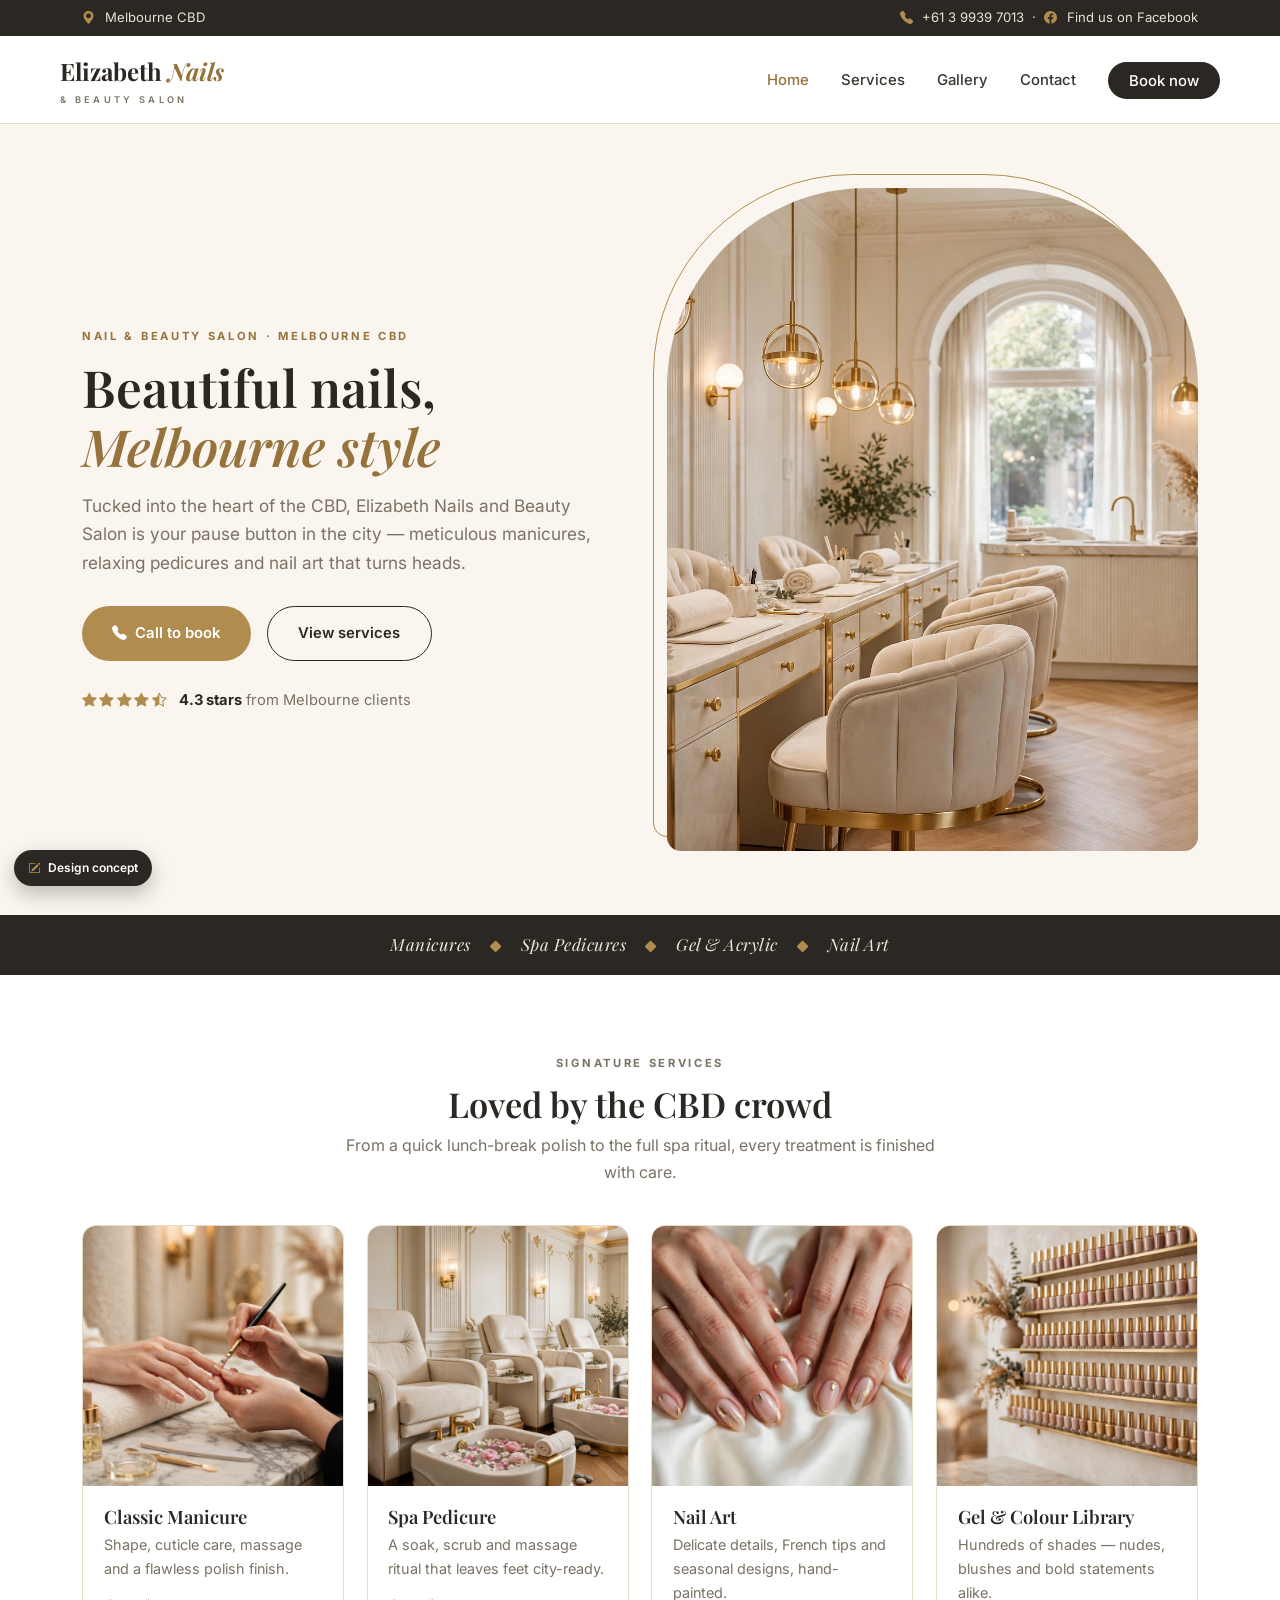
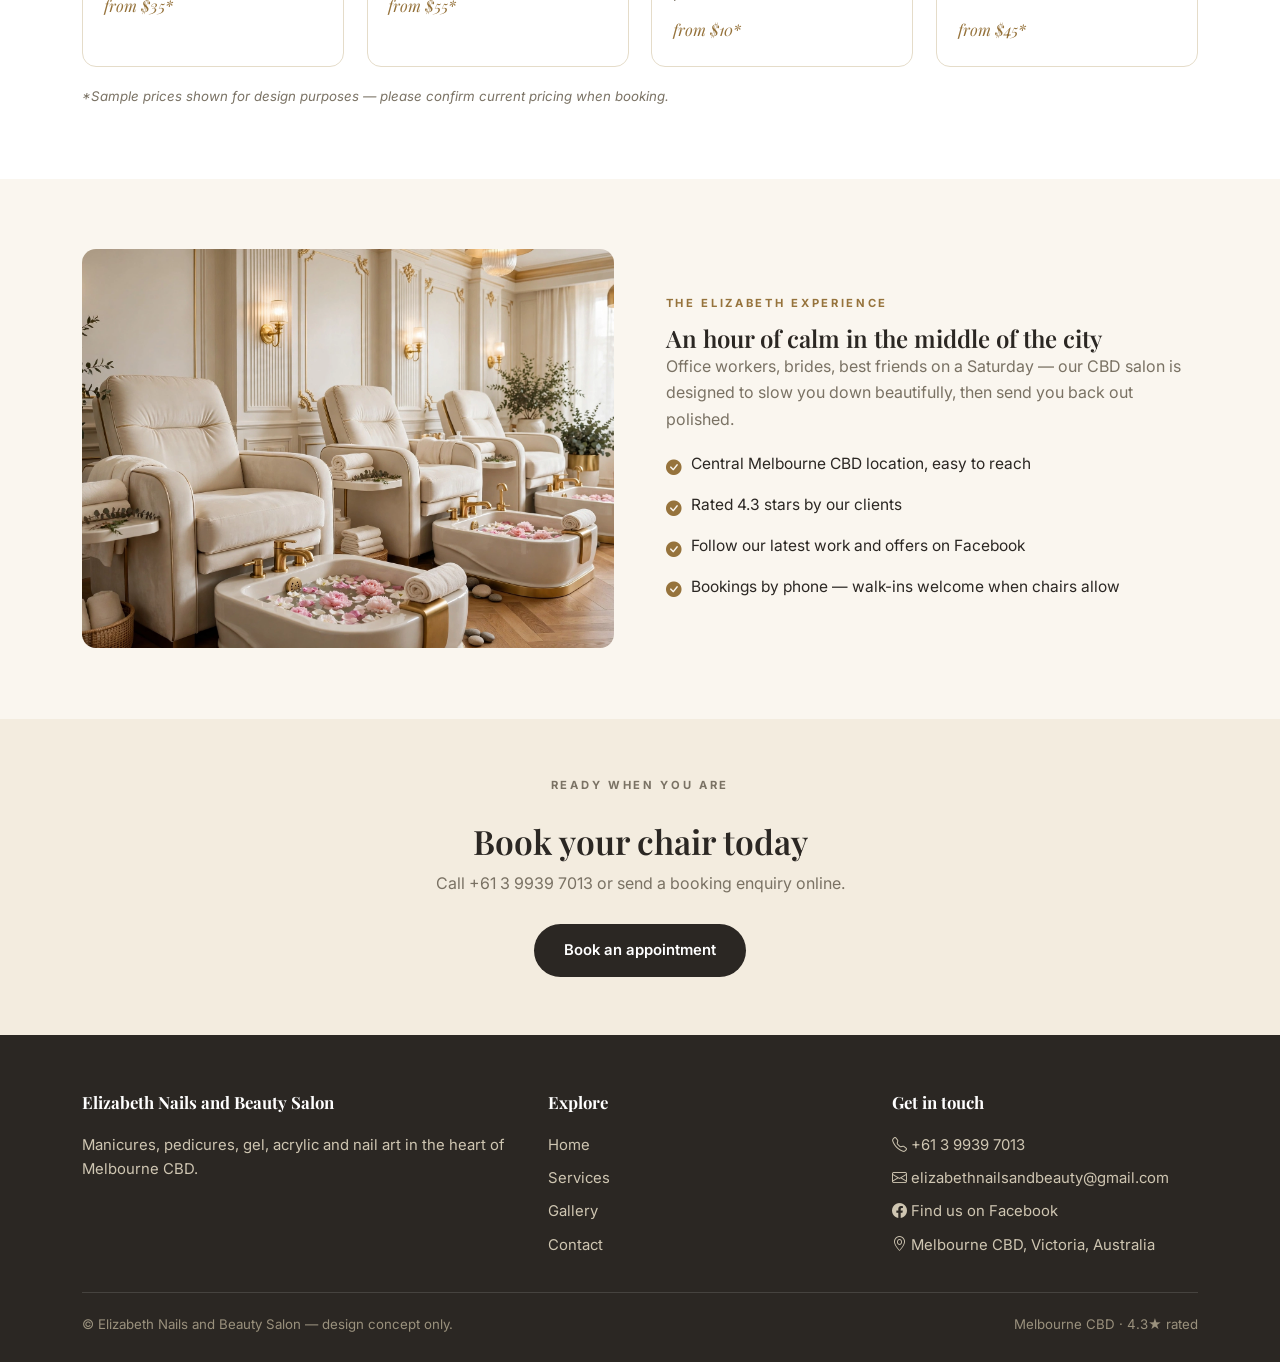
==== index.html @ 8bb42092 "Demo website concept for Elizabeth Nails and Beauty Salon (Melbourne, Australia)" ====
<!doctype html>
<html lang="en">
<head>
<meta charset="utf-8">
<meta name="viewport" content="width=device-width, initial-scale=1">
<title>Elizabeth Nails and Beauty Salon — Melbourne CBD</title>
<meta name="description" content="Elizabeth Nails and Beauty Salon in Melbourne CBD. Manicures, pedicures, gel and nail art. Call +61 3 9939 7013 to book.">
<link rel="preconnect" href="https://fonts.googleapis.com">
<link href="https://fonts.googleapis.com/css2?family=Playfair+Display:ital,wght@0,500;0,600;0,700;1,500;1,600&family=Inter:wght@400;500;600;700&display=swap" rel="stylesheet">
<link rel="stylesheet" href="https://cdn.jsdelivr.net/npm/bootstrap-icons@1.11.3/font/bootstrap-icons.min.css">
<link rel="stylesheet" href="styles.css">
</head>
<body>
<div class="topbar">
  <div class="wrap">
    <span><i class="bi bi-geo-alt-fill"></i> Melbourne CBD</span>
    <span><i class="bi bi-telephone-fill"></i> <a href="tel:+61399397013">+61 3 9939 7013</a> &nbsp;·&nbsp; <i class="bi bi-facebook"></i> Find us on Facebook</span>
  </div>
</div>
<header class="site">
  <div class="wrap nav">
    <a class="logo" href="index.html">Elizabeth <span>Nails</span><small>&amp; Beauty Salon</small></a>
    <button class="nav-toggle" aria-label="Open menu" aria-expanded="false"><i class="bi bi-list"></i></button>
    <ul class="nav-links">
      <li><a href="index.html" class="active">Home</a></li>
      <li><a href="services.html">Services</a></li>
      <li><a href="gallery.html">Gallery</a></li>
      <li><a href="contact.html">Contact</a></li>
      <li><a class="nav-cta" href="contact.html">Book now</a></li>
    </ul>
  </div>
</header>

<section class="hero">
  <div class="wrap hero-grid">
    <div>
      <p class="kicker">Nail &amp; beauty salon · Melbourne CBD</p>
      <h1>Beautiful nails, <em>Melbourne style</em></h1>
      <p class="lede">Tucked into the heart of the CBD, Elizabeth Nails and Beauty Salon is your pause button in the city — meticulous manicures, relaxing pedicures and nail art that turns heads.</p>
      <div class="hero-actions">
        <a class="btn btn-gold" href="tel:+61399397013"><i class="bi bi-telephone-fill"></i> Call to book</a>
        <a class="btn btn-line" href="services.html">View services</a>
      </div>
      <div class="rating">
        <span class="stars"><i class="bi bi-star-fill"></i><i class="bi bi-star-fill"></i><i class="bi bi-star-fill"></i><i class="bi bi-star-fill"></i><i class="bi bi-star-half"></i></span>
        <span><b>4.3 stars</b> from Melbourne clients</span>
      </div>
    </div>
    <div class="hero-photo">
      <img src="images/hero.webp" alt="Inside the elegant Elizabeth Nails salon">
    </div>
  </div>
</section>

<div class="strip-band">
  <span>Manicures</span><i class="bi bi-diamond-fill"></i><span>Spa Pedicures</span><i class="bi bi-diamond-fill"></i><span>Gel &amp; Acrylic</span><i class="bi bi-diamond-fill"></i><span>Nail Art</span>
</div>

<section class="section">
  <div class="wrap">
    <div class="sec-head center">
      <p class="kicker">Signature services</p>
      <h2>Loved by the CBD crowd</h2>
      <p>From a quick lunch-break polish to the full spa ritual, every treatment is finished with care.</p>
    </div>
    <div class="cards">
      <article class="card">
        <img src="images/manicure.webp" alt="A luxury manicure in progress">
        <div class="card-body"><h3>Classic Manicure</h3><p>Shape, cuticle care, massage and a flawless polish finish.</p><span class="from">from $35*</span></div>
      </article>
      <article class="card">
        <img src="images/pedicure.webp" alt="Spa pedicure chairs">
        <div class="card-body"><h3>Spa Pedicure</h3><p>A soak, scrub and massage ritual that leaves feet city-ready.</p><span class="from">from $55*</span></div>
      </article>
      <article class="card">
        <img src="images/nailart.webp" alt="Hands with delicate gold-accented nail art">
        <div class="card-body"><h3>Nail Art</h3><p>Delicate details, French tips and seasonal designs, hand-painted.</p><span class="from">from $10*</span></div>
      </article>
      <article class="card">
        <img src="images/polish.webp" alt="Wall of polish colours in the salon">
        <div class="card-body"><h3>Gel &amp; Colour Library</h3><p>Hundreds of shades — nudes, blushes and bold statements alike.</p><span class="from">from $45*</span></div>
      </article>
    </div>
    <p class="sample-note">*Sample prices shown for design purposes — please confirm current pricing when booking.</p>
  </div>
</section>

<section class="section alt">
  <div class="wrap split">
    <img src="images/pedicure.webp" alt="Relaxing pedicure station at Elizabeth Nails">
    <div>
      <p class="kicker">The Elizabeth experience</p>
      <h2>An hour of calm in the middle of the city</h2>
      <p style="color:var(--soft)">Office workers, brides, best friends on a Saturday — our CBD salon is designed to slow you down beautifully, then send you back out polished.</p>
      <ul class="tick-list">
        <li><i class="bi bi-check-circle-fill"></i> Central Melbourne CBD location, easy to reach</li>
        <li><i class="bi bi-check-circle-fill"></i> Rated 4.3 stars by our clients</li>
        <li><i class="bi bi-check-circle-fill"></i> Follow our latest work and offers on Facebook</li>
        <li><i class="bi bi-check-circle-fill"></i> Bookings by phone — walk-ins welcome when chairs allow</li>
      </ul>
    </div>
  </div>
</section>

<section class="cta">
  <div class="wrap">
    <p class="kicker">Ready when you are</p>
    <h2>Book your chair today</h2>
    <p>Call +61 3 9939 7013 or send a booking enquiry online.</p>
    <a class="btn btn-char" href="contact.html">Book an appointment</a>
  </div>
</section>

<footer class="site">
  <div class="wrap">
    <div class="foot-grid">
      <div>
        <h4>Elizabeth Nails and Beauty Salon</h4>
        <p style="font-size:.93rem">Manicures, pedicures, gel, acrylic and nail art in the heart of Melbourne CBD.</p>
      </div>
      <div>
        <h4>Explore</h4>
        <ul>
          <li><a href="index.html">Home</a></li>
          <li><a href="services.html">Services</a></li>
          <li><a href="gallery.html">Gallery</a></li>
          <li><a href="contact.html">Contact</a></li>
        </ul>
      </div>
      <div>
        <h4>Get in touch</h4>
        <ul>
          <li><i class="bi bi-telephone"></i> <a href="tel:+61399397013">+61 3 9939 7013</a></li>
          <li><i class="bi bi-envelope"></i> <a href="mailto:elizabethnailsandbeauty@gmail.com">elizabethnailsandbeauty@gmail.com</a></li>
          <li><i class="bi bi-facebook"></i> Find us on Facebook</li>
          <li><i class="bi bi-geo-alt"></i> Melbourne CBD, Victoria, Australia</li>
        </ul>
      </div>
    </div>
    <div class="foot-bottom">
      <span>© Elizabeth Nails and Beauty Salon — design concept only.</span>
      <span>Melbourne CBD · 4.3★ rated</span>
    </div>
  </div>
</footer>
<div class="concept-badge"><i class="bi bi-pencil-square"></i> Design concept</div>
<script>
document.querySelector('.nav-toggle').addEventListener('click', function(){
  var links = document.querySelector('.nav-links');
  var open = links.classList.toggle('open');
  this.setAttribute('aria-expanded', open);
});
</script>
</body>
</html>
---- styles.css ----
:root{
  --ivory:#faf6ef; --ivory2:#f3ecdf; --char:#2b2723; --char2:#3a352f;
  --gold:#b08d4f; --gold-d:#96733c; --soft:#7a7264; --line:#e5dcc9;
  --font-d:'Playfair Display',serif; --font-b:'Inter',sans-serif;
}
*{margin:0;padding:0;box-sizing:border-box}
body{font-family:var(--font-b);color:var(--char);background:#fff;line-height:1.65}
img{max-width:100%;height:auto;display:block}
a{text-decoration:none;color:inherit}
.wrap{max-width:1160px;margin:0 auto;padding:0 22px}
h1,h2,h3{font-family:var(--font-d);font-weight:600;line-height:1.15;color:var(--char)}
.kicker{font-weight:700;letter-spacing:.24em;text-transform:uppercase;font-size:.7rem;color:var(--gold-d);margin-bottom:.8rem}
.btn{display:inline-flex;align-items:center;gap:.5rem;font-weight:600;padding:.9rem 1.9rem;font-size:.93rem;border-radius:999px;transition:.2s;border:0;cursor:pointer}
.btn-gold{background:var(--gold);color:#fff}
.btn-gold:hover{background:var(--gold-d)}
.btn-char{background:var(--char);color:#fff}
.btn-char:hover{background:var(--char2)}
.btn-line{border:1px solid var(--char);color:var(--char);background:transparent}
.btn-line:hover{background:var(--char);color:#fff}
/* top bar */
.topbar{background:var(--char);color:#e9e2d2;font-size:.82rem;padding:.45rem 0}
.topbar .wrap{display:flex;justify-content:space-between;gap:1rem;flex-wrap:wrap}
.topbar i{color:var(--gold);margin-right:.35rem}
/* header */
header.site{position:sticky;top:0;z-index:50;background:rgba(255,255,255,.97);border-bottom:1px solid var(--line)}
.nav{display:flex;align-items:center;justify-content:space-between;padding:1rem 0;position:relative}
.logo{font-family:var(--font-d);font-size:1.5rem;font-weight:700}
.logo span{color:var(--gold-d);font-style:italic}
.logo small{display:block;font-family:var(--font-b);font-size:.58rem;letter-spacing:.36em;text-transform:uppercase;color:var(--soft);font-weight:600}
.nav-links{display:flex;gap:2rem;align-items:center;list-style:none}
.nav-links a{font-weight:500;font-size:.93rem;color:var(--char2)}
.nav-links a:hover,.nav-links a.active{color:var(--gold-d)}
.nav-cta{background:var(--char);color:#fff!important;padding:.6rem 1.3rem;border-radius:999px}
.nav-cta:hover{background:var(--gold-d)}
.nav-toggle{display:none;background:none;border:0;color:var(--char);font-size:1.7rem;cursor:pointer;padding:.35rem .5rem;min-width:44px;min-height:44px}
/* hero */
.hero{background:var(--ivory);padding:4rem 0}
.hero-grid{display:grid;grid-template-columns:1fr 1fr;gap:3.4rem;align-items:center}
.hero h1{font-size:3.2rem;margin-bottom:1rem}
.hero h1 em{font-style:italic;color:var(--gold-d)}
.hero p.lede{color:var(--soft);font-size:1.08rem;max-width:50ch;margin-bottom:1.8rem}
.hero-actions{display:flex;gap:1rem;flex-wrap:wrap}
.rating{display:flex;align-items:center;gap:.6rem;margin-top:1.7rem;font-size:.92rem;color:var(--soft)}
.rating .stars{color:var(--gold);letter-spacing:.15rem}
.rating b{color:var(--char)}
.hero-photo{position:relative}
.hero-photo img{aspect-ratio:4/5;object-fit:cover;width:100%;border-radius:200px 200px 14px 14px}
.hero-photo::before{content:"";position:absolute;inset:-14px 14px 14px -14px;border:1px solid var(--gold);border-radius:200px 200px 14px 14px;z-index:0}
.hero-photo img{position:relative;z-index:1}
/* marquee strip */
.strip-band{background:var(--char);color:#efe8d8;padding:1rem 0;text-align:center;font-family:var(--font-d);font-style:italic;font-size:1.05rem;letter-spacing:.03em}
.strip-band span{margin:0 1.2rem;white-space:nowrap}
.strip-band i{color:var(--gold);font-size:.7rem;vertical-align:middle}
/* sections */
.section{padding:4.4rem 0}
.section.alt{background:var(--ivory)}
.sec-head{max-width:620px;margin-bottom:2.5rem}
.sec-head.center{margin:0 auto 2.5rem;text-align:center}
.sec-head h2{font-size:2.15rem}
.sec-head p{color:var(--soft);margin-top:.5rem}
/* service cards */
.cards{display:grid;grid-template-columns:repeat(4,1fr);gap:1.4rem}
.card{background:#fff;border:1px solid var(--line);border-radius:14px;overflow:hidden;transition:.2s}
.card:hover{transform:translateY(-4px);box-shadow:0 16px 30px rgba(43,39,35,.12)}
.card img{aspect-ratio:1/1;object-fit:cover;width:100%}
.card-body{padding:1.25rem 1.3rem 1.4rem}
.card-body h3{font-size:1.15rem;margin-bottom:.35rem}
.card-body p{color:var(--soft);font-size:.9rem;margin-bottom:.8rem}
.from{font-family:var(--font-d);font-style:italic;color:var(--gold-d);font-size:1rem}
.sample-note{margin-top:1.2rem;color:var(--soft);font-size:.83rem;font-style:italic}
/* split */
.split{display:grid;grid-template-columns:1fr 1fr;gap:3.2rem;align-items:center}
.split img{aspect-ratio:4/3;object-fit:cover;width:100%;border-radius:14px}
.tick-list{list-style:none;margin-top:1.2rem;display:grid;gap:.7rem}
.tick-list li{display:flex;gap:.6rem;align-items:flex-start;font-size:.97rem}
.tick-list i{color:var(--gold-d);margin-top:.25rem}
/* services page feature grid */
.feat{display:grid;grid-template-columns:1fr 1fr;gap:1.6rem}
.feat-card{display:grid;grid-template-columns:180px 1fr;background:#fff;border:1px solid var(--line);border-radius:14px;overflow:hidden}
.feat-card img{height:100%;width:100%;object-fit:cover;aspect-ratio:1/1}
.feat-body{padding:1.5rem}
.feat-body h3{font-size:1.3rem;margin-bottom:.4rem}
.feat-body p{color:var(--soft);font-size:.93rem;margin-bottom:.8rem}
.also{margin-top:2.6rem;background:var(--ivory);border:1px solid var(--line);border-radius:14px;padding:2rem}
.also h3{margin-bottom:1rem;font-size:1.3rem}
.also ul{list-style:none;display:grid;grid-template-columns:1fr 1fr;gap:.6rem 2rem}
.also li{display:flex;gap:.55rem;font-size:.95rem}
.also li i{color:var(--gold-d);margin-top:.25rem}
/* gallery */
.gal{display:grid;grid-template-columns:repeat(3,1fr);gap:1.2rem}
.gal figure{border-radius:14px;overflow:hidden;position:relative}
.gal img{aspect-ratio:4/5;object-fit:cover;width:100%;transition:.3s}
.gal figure:hover img{transform:scale(1.05)}
.gal figcaption{position:absolute;left:0;right:0;bottom:0;padding:1.8rem 1rem .85rem;color:#fff;font-family:var(--font-d);font-style:italic;font-size:1rem;background:linear-gradient(transparent,rgba(43,39,35,.75))}
/* contact */
.contact-grid{display:grid;grid-template-columns:.9fr 1.1fr;gap:2.6rem;align-items:start}
.info-card{background:var(--char);color:#f0e9da;border-radius:16px;padding:2.2rem}
.info-card h3{color:#fff;margin-bottom:1.1rem}
.info-row{display:flex;gap:.9rem;padding:.85rem 0;border-bottom:1px solid rgba(255,255,255,.14)}
.info-row:last-child{border-bottom:0}
.info-row i{color:var(--gold);font-size:1.2rem;margin-top:.2rem}
.info-row b{display:block;font-size:.76rem;letter-spacing:.14em;text-transform:uppercase;color:#c9b995;margin-bottom:.15rem}
form.demo-form{background:#fff;border:1px solid var(--line);border-radius:16px;padding:2.2rem}
form.demo-form label{display:block;font-weight:600;font-size:.9rem;margin-bottom:.35rem}
form.demo-form input,form.demo-form select,form.demo-form textarea{width:100%;border:1px solid var(--line);border-radius:10px;padding:.75rem .9rem;font-family:var(--font-b);font-size:.95rem;margin-bottom:1.1rem;background:var(--ivory)}
form.demo-form button{width:100%;justify-content:center}
/* page hero */
.page-hero{background:var(--ivory);border-bottom:1px solid var(--line);padding:3.4rem 0}
.page-hero h1{font-size:2.6rem;margin-bottom:.5rem}
.page-hero p{color:var(--soft);max-width:62ch}
/* CTA */
.cta{background:var(--ivory2);text-align:center;padding:3.6rem 0}
.cta h2{font-size:2.1rem;margin-bottom:.6rem}
.cta p{color:var(--soft);margin-bottom:1.7rem}
/* footer */
footer.site{background:var(--char);color:#cfc6b2;padding:3.4rem 0 1.6rem}
.foot-grid{display:grid;grid-template-columns:1.4fr 1fr 1fr;gap:2.4rem;margin-bottom:2.2rem}
footer.site h4{font-family:var(--font-d);color:#fff;margin-bottom:1rem;font-size:1.05rem}
footer.site ul{list-style:none;display:grid;gap:.55rem;font-size:.93rem}
footer.site a:hover{color:var(--gold)}
.foot-bottom{border-top:1px solid rgba(255,255,255,.13);padding-top:1.3rem;font-size:.83rem;color:#9a917d;display:flex;justify-content:space-between;gap:1rem;flex-wrap:wrap}
.concept-badge{position:fixed;left:14px;bottom:14px;z-index:200;background:var(--char);color:#fff;font-size:.75rem;font-weight:600;padding:.5rem .9rem;border-radius:999px;box-shadow:0 8px 20px rgba(0,0,0,.25);display:flex;gap:.45rem;align-items:center}
.concept-badge i{color:var(--gold)}
@media(max-width:1000px){.cards{grid-template-columns:1fr 1fr}}
@media(max-width:900px){
  .hero-grid,.split,.contact-grid,.feat{grid-template-columns:1fr}
  .gal{grid-template-columns:1fr 1fr}
  .foot-grid{grid-template-columns:1fr 1fr}
  .hero h1{font-size:2.3rem}
  .hero-photo img{aspect-ratio:16/11}
  .also ul{grid-template-columns:1fr}
}
@media(max-width:768px){
  .nav-toggle{display:block}
  .nav-links{display:none;position:absolute;top:100%;left:0;right:0;background:#fff;flex-direction:column;align-items:stretch;gap:0;padding:.6rem 22px 1.1rem;z-index:100;box-shadow:0 18px 30px rgba(43,39,35,.18);border-bottom:1px solid var(--line)}
  .nav-links.open{display:flex}
  .nav-links li{border-top:1px solid var(--line)}
  .nav-links a{display:block;padding:.85rem 0}
  .nav-cta{text-align:center;margin-top:.6rem}
  .topbar .wrap{justify-content:center;text-align:center}
}
@media(max-width:560px){
  .cards,.gal,.foot-grid{grid-template-columns:1fr}
  .feat-card{grid-template-columns:1fr}
  .feat-card img{aspect-ratio:16/9}
  .strip-band span{margin:0 .6rem;font-size:.95rem}
}
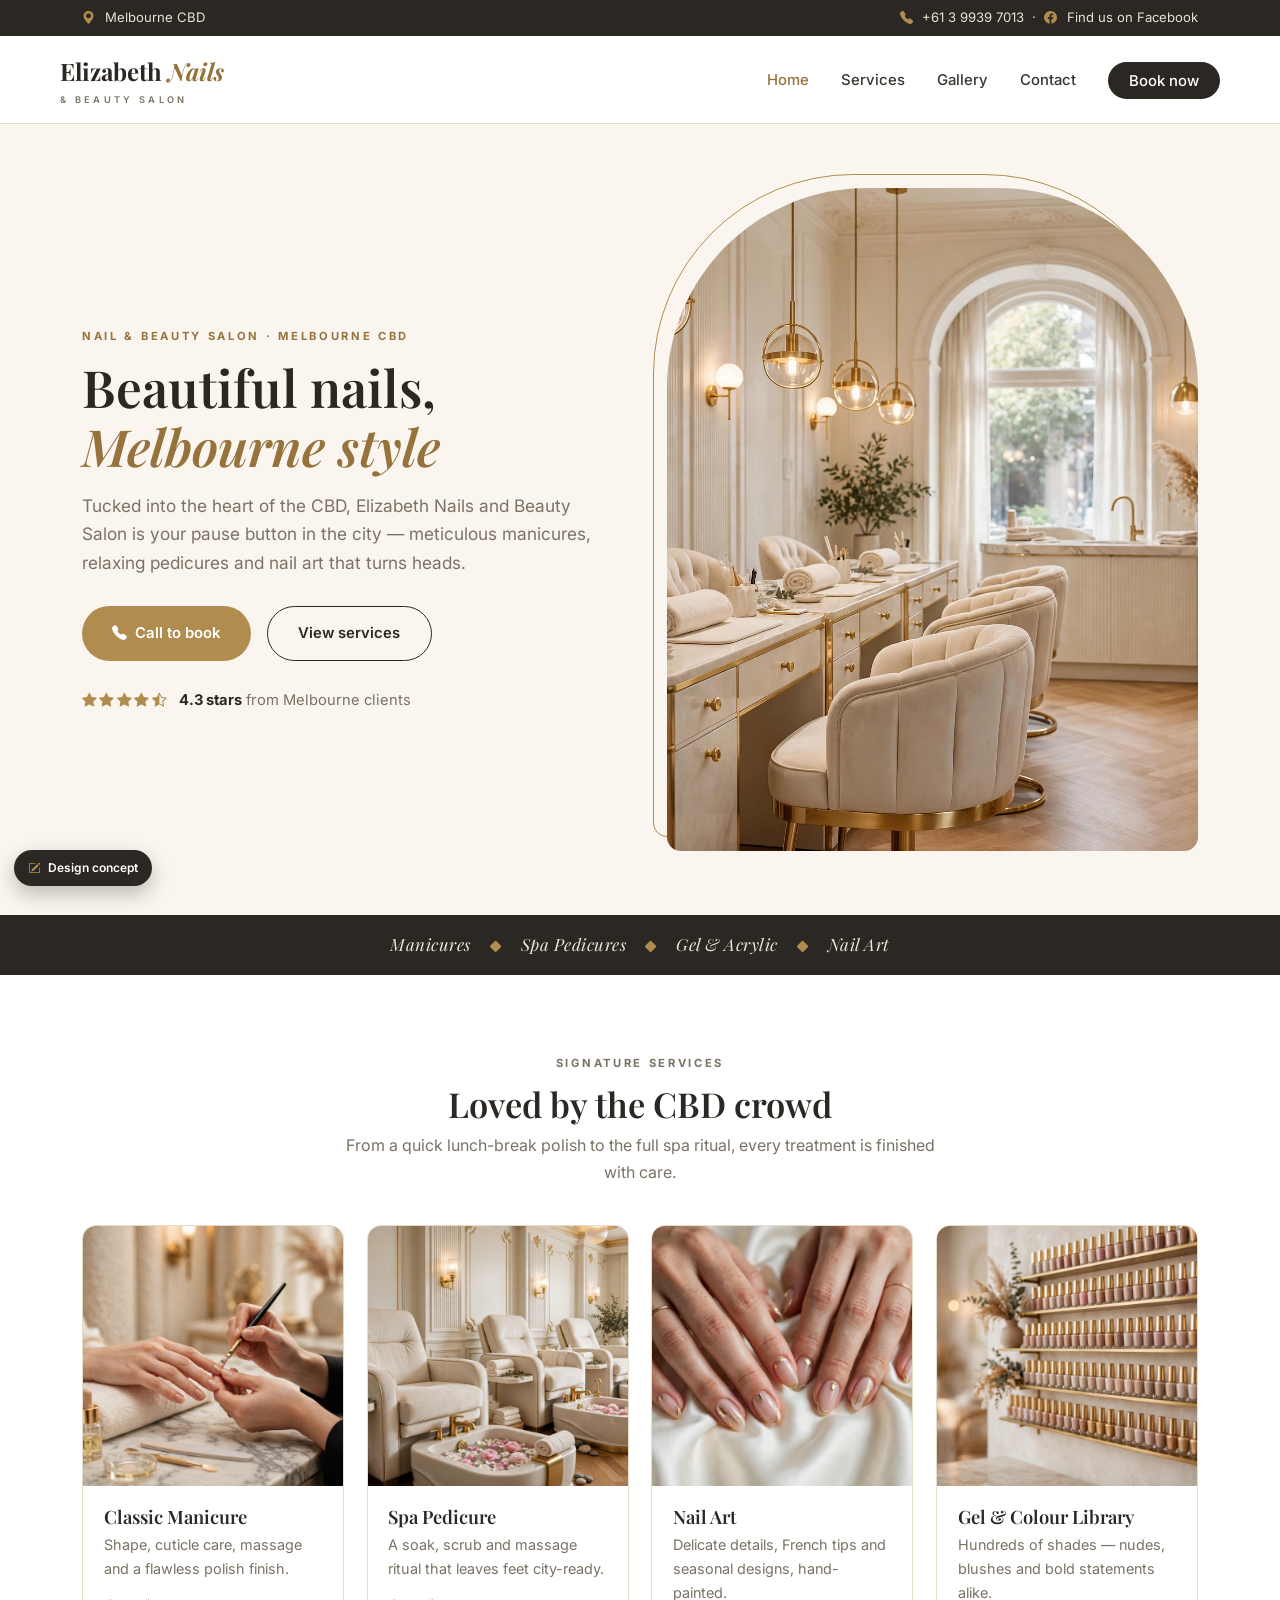
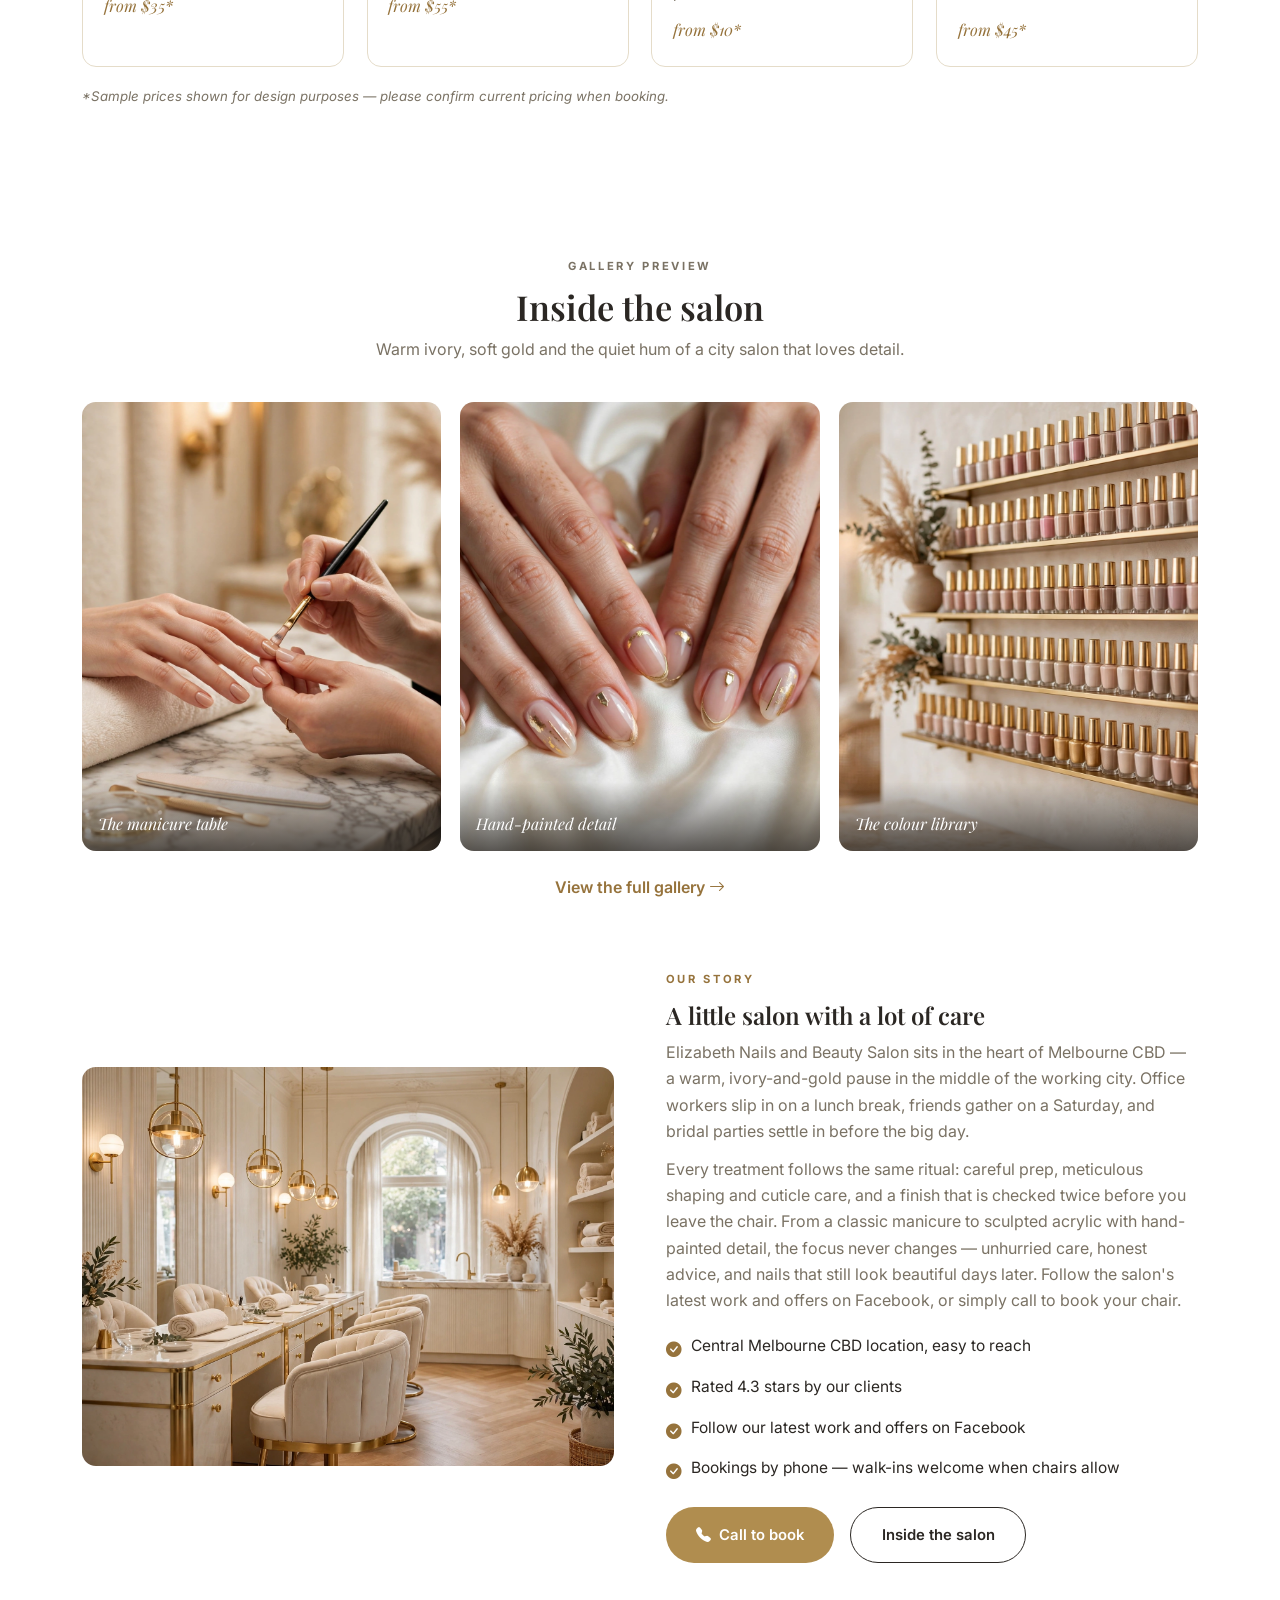
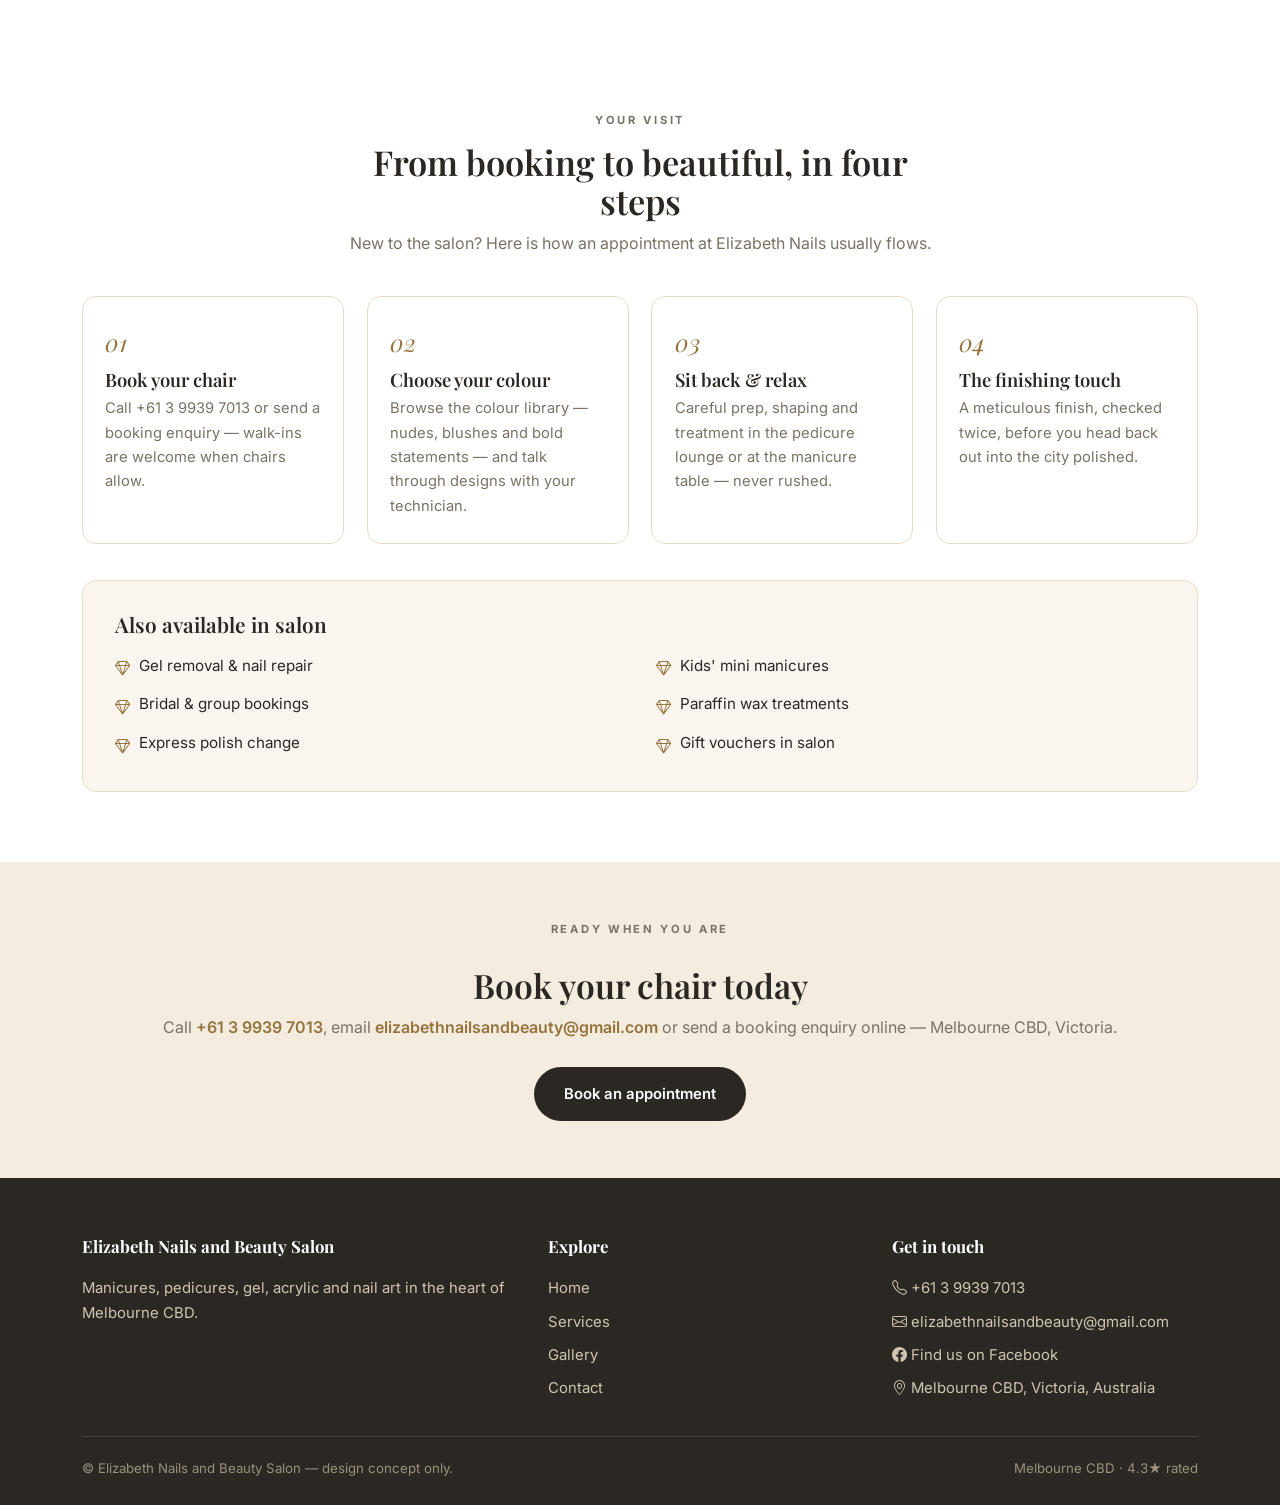
==== commit 5b5f8415: "Demo website concept for Elizabeth Nails and Beauty Salon (Melbourne, VIC)" ====
--- a/index.html
+++ b/index.html
@@ -85,28 +85,81 @@
   </div>
 </section>
 
-<section class="section alt">
+
+<section class="section gal-preview">
+  <div class="wrap">
+    <div class="sec-head center">
+      <p class="kicker">Gallery preview</p>
+      <h2>Inside the salon</h2>
+      <p>Warm ivory, soft gold and the quiet hum of a city salon that loves detail.</p>
+    </div>
+    <div class="gal">
+      <figure><img src="images/manicure.webp" alt="Manicure being finished at a marble table"><figcaption>The manicure table</figcaption></figure>
+      <figure><img src="images/nailart.webp" alt="Hands with delicate gold-accented nail art"><figcaption>Hand-painted detail</figcaption></figure>
+      <figure><img src="images/polish.webp" alt="Wall of polish colours in the salon"><figcaption>The colour library</figcaption></figure>
+    </div>
+    <p style="margin-top:1.4rem;text-align:center"><a href="gallery.html" style="color:var(--gold-d);font-weight:600">View the full gallery <i class="bi bi-arrow-right"></i></a></p>
+  </div>
+</section>
+
+
+<section class="section about-sec" style="padding-top:0">
   <div class="wrap split">
-    <img src="images/pedicure.webp" alt="Relaxing pedicure station at Elizabeth Nails">
+    <img src="images/hero.webp" alt="Inside the elegant Elizabeth Nails salon in Melbourne CBD">
     <div>
-      <p class="kicker">The Elizabeth experience</p>
-      <h2>An hour of calm in the middle of the city</h2>
-      <p style="color:var(--soft)">Office workers, brides, best friends on a Saturday — our CBD salon is designed to slow you down beautifully, then send you back out polished.</p>
+      <p class="kicker">Our story</p>
+      <h2>A little salon with a lot of care</h2>
+      <p style="color:var(--soft);margin-top:.6rem">Elizabeth Nails and Beauty Salon sits in the heart of Melbourne CBD — a warm, ivory-and-gold pause in the middle of the working city. Office workers slip in on a lunch break, friends gather on a Saturday, and bridal parties settle in before the big day.</p>
+      <p style="color:var(--soft);margin-top:.7rem">Every treatment follows the same ritual: careful prep, meticulous shaping and cuticle care, and a finish that is checked twice before you leave the chair. From a classic manicure to sculpted acrylic with hand-painted detail, the focus never changes — unhurried care, honest advice, and nails that still look beautiful days later. Follow the salon's latest work and offers on Facebook, or simply call to book your chair.</p>
       <ul class="tick-list">
         <li><i class="bi bi-check-circle-fill"></i> Central Melbourne CBD location, easy to reach</li>
         <li><i class="bi bi-check-circle-fill"></i> Rated 4.3 stars by our clients</li>
         <li><i class="bi bi-check-circle-fill"></i> Follow our latest work and offers on Facebook</li>
         <li><i class="bi bi-check-circle-fill"></i> Bookings by phone — walk-ins welcome when chairs allow</li>
       </ul>
-    </div>
-  </div>
-</section>
+      <div class="hero-actions" style="margin-top:1.4rem">
+        <a class="btn btn-gold" href="tel:+61399397013"><i class="bi bi-telephone-fill"></i> Call to book</a>
+        <a class="btn btn-line" href="gallery.html">Inside the salon</a>
+      </div>
+    </div>
+  </div>
+</section>
+
+<section class="section visit-steps">
+  <div class="wrap">
+    <div class="sec-head center">
+      <p class="kicker">Your visit</p>
+      <h2>From booking to beautiful, in four steps</h2>
+      <p>New to the salon? Here is how an appointment at Elizabeth Nails usually flows.</p>
+    </div>
+    <div class="steps-grid">
+      <div class="step-card"><div class="s-num">01</div><h3>Book your chair</h3><p>Call +61 3 9939 7013 or send a booking enquiry — walk-ins are welcome when chairs allow.</p></div>
+      <div class="step-card"><div class="s-num">02</div><h3>Choose your colour</h3><p>Browse the colour library — nudes, blushes and bold statements — and talk through designs with your technician.</p></div>
+      <div class="step-card"><div class="s-num">03</div><h3>Sit back &amp; relax</h3><p>Careful prep, shaping and treatment in the pedicure lounge or at the manicure table — never rushed.</p></div>
+      <div class="step-card"><div class="s-num">04</div><h3>The finishing touch</h3><p>A meticulous finish, checked twice, before you head back out into the city polished.</p></div>
+    </div>
+    <div class="also" style="margin-top:2.2rem">
+      <h3>Also available in salon</h3>
+      <ul>
+        <li><i class="bi bi-gem"></i> Gel removal &amp; nail repair</li>
+        <li><i class="bi bi-gem"></i> Kids' mini manicures</li>
+        <li><i class="bi bi-gem"></i> Bridal &amp; group bookings</li>
+        <li><i class="bi bi-gem"></i> Paraffin wax treatments</li>
+        <li><i class="bi bi-gem"></i> Express polish change</li>
+        <li><i class="bi bi-gem"></i> Gift vouchers in salon</li>
+      </ul>
+    </div>
+  </div>
+</section>
+
+
+
 
 <section class="cta">
   <div class="wrap">
     <p class="kicker">Ready when you are</p>
     <h2>Book your chair today</h2>
-    <p>Call +61 3 9939 7013 or send a booking enquiry online.</p>
+    <p>Call <a href="tel:+61399397013" style="color:var(--gold-d);font-weight:600">+61 3 9939 7013</a>, email <a href="mailto:elizabethnailsandbeauty@gmail.com" style="color:var(--gold-d);font-weight:600">elizabethnailsandbeauty@gmail.com</a> or send a booking enquiry online — Melbourne CBD, Victoria.</p>
     <a class="btn btn-char" href="contact.html">Book an appointment</a>
   </div>
 </section>
--- a/styles.css
+++ b/styles.css
@@ -145,3 +145,33 @@
   .feat-card img{aspect-ratio:16/9}
   .strip-band span{margin:0 .6rem;font-size:.95rem}
 }
+
+/* --- homepage enrichment --- */
+.highlights{background:#fff;border-bottom:1px solid var(--line);padding:1.7rem 0}
+.hl-grid{display:grid;grid-template-columns:repeat(4,1fr);gap:1.4rem}
+.hl{display:flex;gap:.8rem;align-items:flex-start}
+.hl i{color:var(--gold-d);font-size:1.45rem;margin-top:.15rem}
+.hl b{display:block;font-family:var(--font-d);font-size:1rem;color:var(--char)}
+.hl span{color:var(--soft);font-size:.87rem}
+.steps-grid{display:grid;grid-template-columns:repeat(4,1fr);gap:1.4rem}
+.step-card{background:#fff;border:1px solid var(--line);border-radius:14px;padding:1.6rem 1.4rem}
+.step-card .s-num{font-family:var(--font-d);font-style:italic;color:var(--gold-d);font-size:1.5rem}
+.step-card h3{font-size:1.15rem;margin:.4rem 0 .4rem}
+.step-card p{color:var(--soft);font-size:.92rem}
+.faq-list{display:grid;gap:.9rem;max-width:820px;margin:0 auto}
+.faq-item{background:#fff;border:1px solid var(--line);border-radius:14px;padding:1.1rem 1.3rem;text-align:left}
+.faq-item summary{font-family:var(--font-d);font-weight:600;color:var(--char);cursor:pointer;font-size:1.05rem}
+.faq-item p{color:var(--soft);font-size:.94rem;margin-top:.6rem}
+.faq-item a{color:var(--gold-d);font-weight:600}
+.visit-band{background:var(--ivory);border-top:1px solid var(--line);border-bottom:1px solid var(--line);padding:3.2rem 0}
+.visit-band h2{font-size:1.95rem}
+.visit-grid{display:grid;grid-template-columns:1.2fr .8fr;gap:2.4rem;align-items:center}
+.visit-list{list-style:none;margin-top:1.3rem;display:grid;gap:1rem}
+.visit-list li{display:flex;gap:.8rem;align-items:flex-start}
+.visit-list i{color:var(--gold-d);font-size:1.2rem;margin-top:.15rem}
+.visit-list b{display:block;font-size:.76rem;letter-spacing:.14em;text-transform:uppercase;color:var(--gold-d);margin-bottom:.1rem}
+.visit-actions{display:flex;flex-direction:column;gap:.9rem;align-items:stretch}
+.visit-actions .btn{justify-content:center}
+@media(max-width:1000px){.hl-grid,.steps-grid{grid-template-columns:1fr 1fr}}
+@media(max-width:900px){.visit-grid{grid-template-columns:1fr}}
+@media(max-width:560px){.hl-grid,.steps-grid{grid-template-columns:1fr}}
